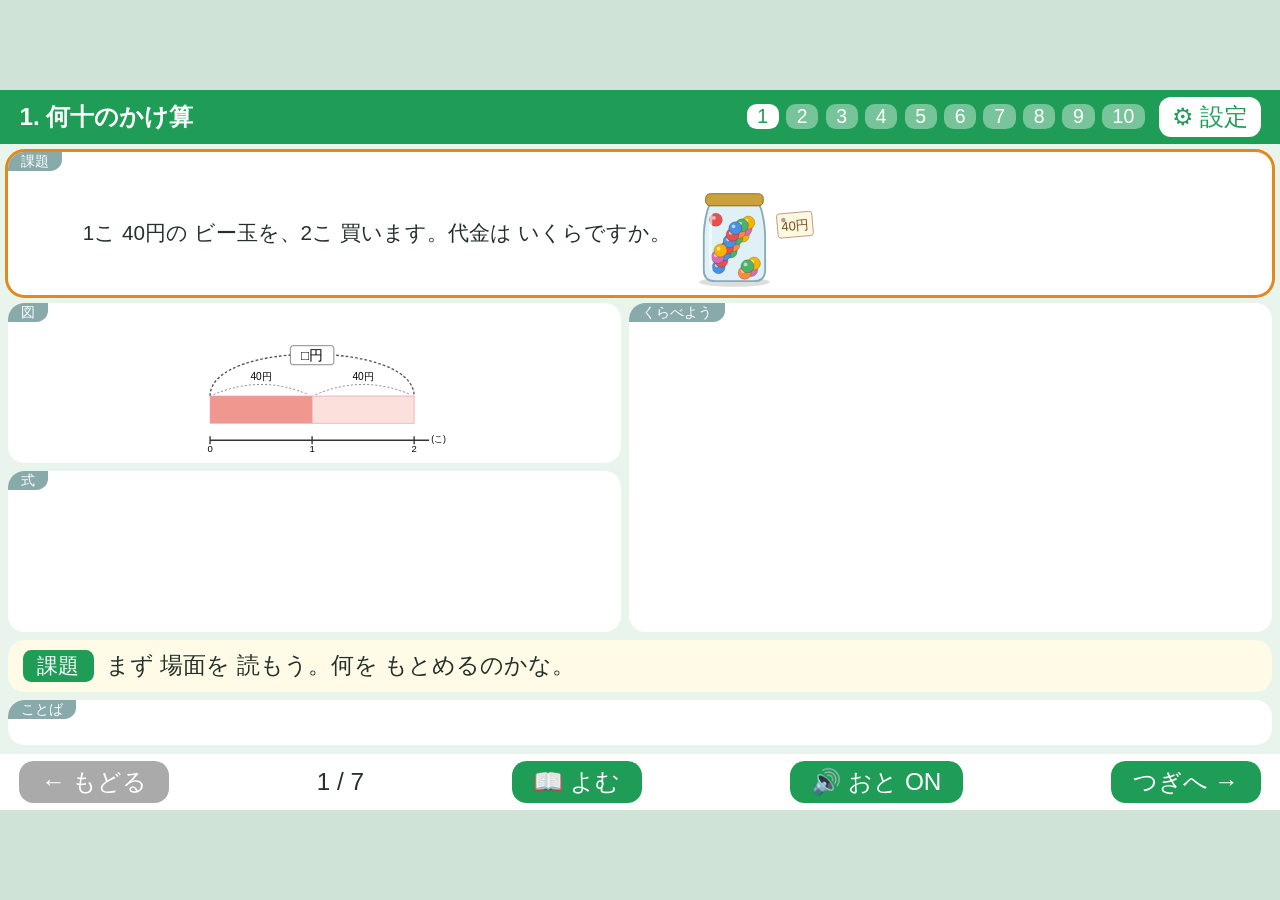
==== 3nen_kakezan_hissan.html @ 00119e6f "Add free-order multiplication handwriting with carry cells" ====
<!DOCTYPE html><html lang="ja"><head><meta charset="utf-8"><meta name="viewport" content="width=device-width,initial-scale=1"><title>かけ算の筆算⑴</title>
<style>
:root{--g:#1f9d57;--p:#5b5fb0;--bg:#e9f5ec;--ink:#23312b}
*{box-sizing:border-box;margin:0}
html,body{height:100%;background:#cfe3d6;font-family:"BIZ UDPGothic","Hiragino Maru Gothic ProN","Meiryo",sans-serif;color:var(--ink)}
body{display:grid;place-items:center}
#app{width:min(100vw,177.78vh);height:min(56.25vw,100vh);font-size:min(1.9vw,3.37vh);background:var(--bg);display:grid;grid-template-rows:auto 1fr auto;overflow:hidden}
header{display:flex;gap:.6em;align-items:center;padding:.3em .8em;background:var(--g);color:#fff}
header b{white-space:nowrap}nav{display:flex;gap:.3em;flex:1;justify-content:flex-end}
nav button{border:0;border-radius:.5em;padding:.05em .55em;font:inherit;font-size:.8em;background:#fff6;color:#fff;cursor:pointer}
nav .on{background:#fff;color:var(--g)}nav .ok::after{content:"✓"}
main{display:grid;grid-template-columns:1fr 1.05fr;grid-template-rows:auto 1fr auto auto;grid-template-areas:"q q" "L g" "hb hb" "m m";gap:.4em;padding:.4em;min-height:0;font-size:.85em}
#q{grid-area:q}#L{grid-area:L;display:flex;flex-direction:column;gap:.4em;min-height:0}#L .pn{flex:1;min-height:0}#g{grid-area:g}#m{grid-area:m}
.pn{position:relative;background:#fff;border-radius:.8em;padding:1.2em .5em .3em;overflow:hidden;display:flex;flex-direction:column;align-items:center;justify-content:center;gap:.3em;min-height:2.2em}
.pn::before{content:attr(data-l);position:absolute;top:0;left:0;font-size:.7em;background:#8aa;color:#fff;border-radius:.8em 0 .8em 0;padding:0 .9em}
.pn.on{box-shadow:0 0 0 3px #e08a1e}#q,#m{align-items:flex-start;padding-left:3.6em;text-align:left;justify-content:center}
#hb{grid-area:hb;display:flex;gap:.6em;align-items:center;background:#fffbe6;border-radius:.8em;padding:.4em .7em}#h{font-size:1.1em;line-height:1.55;flex:1}
.t{color:#fff;border-radius:.4em;padding:.1em .7em;background:var(--g);white-space:nowrap}
.t図{background:var(--p)}.t式{background:#e08a1e}.tことば{background:#9b4fb0}.t筆算{background:#16899a}.t練習{background:#d6493f}
.tp{width:100%}.br{text-align:center;border-bottom:2px dotted #888;border-radius:50% 50% 0 0;margin:0 3%}
.bars{display:flex}.bars b{flex:1;text-align:center;padding:.3em 0;background:#fbe0dc;border:1px solid #e9a;font-weight:400}.bars b:first-child{background:#f09890}
.c{display:inline-flex;align-items:center;justify-content:center;width:1.9em;height:1.9em;border-radius:50%;font-style:normal;font-size:.7em;margin:.1em;border:2px solid #0003}
.c1{background:#f4a1b5;width:1.3em;height:1.3em}.c10{background:#ffd93d}.c100{background:#7fb8ee}.c1000{background:#9bd68d}
.cols{display:flex;gap:.8em}.col{border:2px solid #0002;padding:.3em;border-radius:.5em;display:flex;flex-wrap:wrap;width:2.9em;justify-content:center}
.eq{display:flex;flex-direction:column;gap:.2em;font-size:1.1em;background:#fff3c4;padding:.4em .8em;border-radius:.6em}
.bl{display:flex;gap:.4em}.pc{border:2px solid #0002;border-radius:.5em;padding:.2em;text-align:center}
.pc h5{font-size:.9em;background:#fff9;border-radius:.3em}.pc .r{background:#fff9;margin:.1em 0;min-height:1.3em;display:flex;justify-content:center;flex-wrap:wrap}.pc em{font-style:normal;font-size:.8em}
.bl .c{font-size:.5em}.z{opacity:.3;font-style:normal}
.pt{display:flex;flex-direction:column;gap:.25em}.pt p{padding:.15em .6em;border-radius:.4em}.pt .on{outline:3px solid #d6493f}.pt .sm{background:#eee}.pt s{text-decoration:none;font-weight:700}
.pat{border-collapse:collapse;font-size:1.7em}.pat td{padding:.05em .25em;text-align:center;white-space:nowrap}.pat .r{text-align:right}.pat .a{color:#d6493f;font-size:.5em;font-weight:700}.pat .bk{writing-mode:vertical-rl;color:#d6493f;font-size:.5em;font-weight:700;border:3px solid #d6493f;border-radius:.8em;padding:0 .3em}
.dg{display:inline-block;width:.8em;font-style:normal;text-align:center}
.hw{position:relative;container-type:inline-size;margin:auto}.ci{position:absolute;border:2px solid var(--p);border-radius:.2em;text-align:center;padding:0;background:transparent;color:var(--ink);font:inherit}.cc{border-color:#d6493f;color:#d6493f}
input{font:inherit;width:4em;border:2px solid var(--p);border-radius:.4em;padding:.1em .3em}
button{font:inherit}#h button,footer button{border:0;border-radius:.6em;background:var(--g);color:#fff;padding:.2em .9em;cursor:pointer}button:disabled{background:#aaa!important;cursor:default}
footer{display:flex;justify-content:space-between;align-items:center;padding:.3em .8em;background:#fff}
.qq{display:flex;align-items:center;gap:.8em}
button:focus-visible,input:focus-visible{outline:3px solid #e08a1e}
.w0{background:#fcd5de}.w1{background:#fff0a8}.w2{background:#cfe6fb}.w3{background:#d7f0d2}
</style></head><body><div id="app">
<header><b id="ttl"></b><nav id="nav"></nav><button id="settingsOpen" type="button">⚙ 設定</button></header>
<main><div id="q" class="pn"></div><div id="L"><div id="f" class="pn"></div><div id="e" class="pn"></div></div><div id="g" class="pn"></div><div id="hb"><span class="t" id="tag"></span><div id="h"></div></div><div id="m" class="pn"></div></main>
<footer><button id="bk" onclick="mv(-1)">← もどる</button><span id="dots"></span><button onclick="say()">📖 よむ</button><button id="sb" onclick="sm()"></button><button id="nx" onclick="mv(1)">つぎへ →</button></footer></div>
<dialog id="settings"><h2>設定</h2><label>筆算の入力方法 <select id="inputMode"><option value="keyboard">キーボード（順番に入力）</option><option value="handwriting">手書き（好きなマスから）</option></select></label><p>手書き：マスに直接書けます。ダブルタップで拡大します。補助計算は右上の小さいマスに書きます。</p><button type="button" id="settingsClose">とじる</button></dialog>
<link rel="stylesheet" href="css/multiplication-handwriting.css">
<script src="js/multiplication-handwriting.js"></script>
<script>
const $=s=>document.querySelector(s),K=['一','十','百','千'],D=a=>[...String(a)].map(Number),S=44;
const PC=['#f4a1b5','#ffd93d','#7fb8ee','#9bd68d'],PD=['#d94a73','#c98f00','#2a7fd0','#3c9a4a'];
const coin=(v,n=1)=>`<i class="c c${v}">${v}</i>`.repeat(n);
const tape=(u,n,un,cu='こ')=>{const x0=26,L=n>5?270:300,sw=L/n,x1=x0+L,m=(x0+x1)/2,fs=Math.min(15,sw/3.6);
let s=`<svg viewBox="0 0 360 190" style="width:100%;max-height:100%"><path d="M${x0},100C${x0},18 ${x1},18 ${x1},100" fill="none" stroke="#555" stroke-width="2" stroke-dasharray="4 3"/><rect x="${m-32}" y="26" width="64" height="28" rx="4" fill="#fff" stroke="#555"/><text x="${m}" y="40" font-size="20" text-anchor="middle" dominant-baseline="central">□${un}</text>`;
for(let i=0;i<n;i++){const a=x0+i*sw;s+=`<rect x="${a}" y="100" width="${sw}" height="40" fill="${i?'#fbe0dc':'#f09890'}" stroke="#e9a"/><path d="M${a+5},98Q${a+sw/2},68 ${a+sw-5},98" fill="none" stroke="#555" stroke-dasharray="3 3"/><text x="${a+sw/2}" y="72" font-size="${fs}" text-anchor="middle" dominant-baseline="central">${u}${un}</text>`}
s+=`<path d="M${x0},165H${x1+22}" stroke="#333" stroke-width="2"/>`;for(let i=0;i<=n;i++){const x=x0+i*sw;s+=`<path d="M${x},159V171" stroke="#333" stroke-width="2"/><text x="${x}" y="183" font-size="14" text-anchor="middle">${i}</text>`}
return s+`<text x="${x1+36}" y="168" font-size="13" text-anchor="middle">(${cu})</text></svg>`};
const SVG=(w,h,b)=>`<svg viewBox="0 0 ${w} ${h}" style="height:5.4em;width:auto;flex:none">${b}</svg>`;
const tg=(x,y,t)=>`<g transform="translate(${x},${y}) rotate(-5)"><rect width="${8*t.length+14}" height="26" rx="3" fill="#fff8e1" stroke="#b98"/><circle cx="7" cy="7" r="2.5" fill="#b98"/><text x="${(8*t.length+14)/2}" y="14" font-size="14" text-anchor="middle" dominant-baseline="central" fill="#7a4b1f">${t}</text></g>`;
const ILL={
ame:t=>SVG(170,120,`<ellipse cx="51" cy="113" rx="38" ry="5" fill="#0002"/><path d="M24,30Q19,42 18,62V100Q18,112 30,112H72Q84,112 84,100V62Q83,42 78,30Z" fill="#dff1f7" stroke="#8ab" stroke-width="2"/>${[...Array(22).keys()].map(i=>{const x=31+i*29%42,y=46+i*17%58;return `<circle cx="${x}" cy="${y}" r="7" fill="${['#e8504f','#f4b400','#4db26a','#4a8fe0','#d86bb4','#ff8a3d'][i%6]}" stroke="#0003"/><circle cx="${x-2}" cy="${y-2}" r="2" fill="#fff9"/>`}).join('')}<rect x="20" y="18" width="62" height="13" rx="5" fill="#c9a23d" stroke="#8a6a1a"/><path d="M26,40Q24,70 26,100" stroke="#fff" stroke-width="3" opacity=".6" fill="none"/>${tg(96,40,t)}`),
paper:t=>SVG(190,120,`${['#f7a8bd','#ffe08a','#9fd0f5','#a9dfb0'].map((c,i)=>`<g transform="translate(0,${-i*8})"><path d="M22,84L112,84L138,100L48,100Z" fill="${c}" stroke="#0003"/><path d="M48,100L138,100V108H48Z" fill="${c}" stroke="#0003"/><path d="M22,84V92L48,108V100Z" fill="${c}" stroke="#0003" opacity=".8"/></g>`).join('')}${tg(130,20,t)}`),
sq:t=>SVG(150,110,`<rect x="60" y="14" width="76" height="76" fill="#e6f3ff" stroke="#23312b" stroke-width="3"/><path d="M48,14V90M44,14H52M44,90H52" stroke="#555" stroke-width="2"/><text x="42" y="52" font-size="14" text-anchor="end" dominant-baseline="central">${t}</text>`),
ribbon:t=>SVG(180,120,`<ellipse cx="50" cy="112" rx="40" ry="5" fill="#0002"/><ellipse cx="54" cy="60" rx="36" ry="42" fill="#c2335f"/><ellipse cx="46" cy="58" rx="34" ry="40" fill="#f06292" stroke="#b02a55" stroke-width="2"/><ellipse cx="46" cy="58" rx="22" ry="27" fill="none" stroke="#b02a55" opacity=".5"/><ellipse cx="46" cy="58" rx="11" ry="14" fill="#fff" stroke="#b02a55"/><path d="M60,96C90,112 110,88 150,104L152,114C112,98 92,122 58,104Z" fill="#f06292" stroke="#b02a55"/>${tg(100,18,t)}`),
okashi:t=>SVG(190,110,`${[0,1].map(i=>`<g transform="translate(${8+i*92},44)"><rect width="82" height="44" rx="4" fill="#8d5a2b" stroke="#5a3515" stroke-width="2"/><rect x="5" y="5" width="72" height="34" rx="3" fill="#f3d9a8"/>${[0,1,2,3,4].map(j=>`<circle cx="${14+j*13.5}" cy="22" r="6" fill="#d9a35b" stroke="#8a5a22"/><circle cx="${13+j*13.5}" cy="21" r="1.5" fill="#5a3515"/>`).join('')}</g>`).join('')}${tg(60,8,t)}`),
tulip:()=>SVG(170,110,`<rect x="6" y="20" width="158" height="84" rx="6" fill="#8b6b4a"/>${[0,1,2].map(r=>[0,1,2,3,4].map(c=>`<g transform="translate(${26+c*30},${44+r*26})"><path d="M0,-8Q8,-2 0,10Q-8,-2 0,-8Z" fill="#f3e2b5" stroke="#a8884a"/><path d="M0,-8Q-1,-14 3,-17" stroke="#4db26a" stroke-width="2" fill="none"/></g>`).join('')).join('')}`),
juice:(t,n=3)=>SVG(190,120,`${[...Array(n).keys()].map(i=>`<g transform="translate(${14+i*52},8)"><rect x="12" y="0" width="14" height="12" rx="2" fill="#2f7d4f"/><path d="M12,12H26L36,30V98Q36,106 28,106H10Q2,106 2,98V30Z" fill="#ffb347" stroke="#b86a00" stroke-width="2"/><rect x="2" y="48" width="34" height="30" fill="#fff" opacity=".85"/><text x="19" y="63" font-size="9" text-anchor="middle" dominant-baseline="central" fill="#b86a00">${t}</text></g>`).join('')}`),
pear:()=>SVG(150,100,`<rect x="8" y="20" width="134" height="66" rx="6" fill="#c9a36b" stroke="#8a6a3a" stroke-width="2"/>${[...Array(8).keys()].map(i=>`<ellipse cx="${30+(i%4)*30}" cy="${44+(i>>2)*26}" rx="12" ry="13" fill="#ffa63d" stroke="#c46a00"/><path d="M${30+(i%4)*30},${31+(i>>2)*26}v-5" stroke="#6a4a2a" stroke-width="2"/>`).join('')}`)};
const eq=(...l)=>`<div class="eq">${l.map(x=>`<p>${x}</p>`).join('')}</div>`;
const big=(d,p,b)=>`<div class="cols">${`<div class="col w${String(p).length-1}">${coin(p,d)}</div>`.repeat(b)}</div>`;
const nd=n=>[...String(n)].reverse().map((c,i)=>`<i class="dg w${i}">${c}</i>`).reverse().join('');
const pat=(m,b,ms)=>{const r=[];ms.forEach((x,i)=>{if(i){const q=`↓${x/ms[i-1]}倍`;r.push(`<tr><td class="a">${q}</td><td></td><td></td><td></td><td class="a">${q}</td></tr>`)}r.push(`<tr><td></td><td class="r">${nd(m*x)}</td><td>×${b}＝</td><td class="r">${nd(m*x*b)}</td><td></td></tr>`)});
if(ms.length>2){const o=`<td class="bk" rowspan="${r.length}">${ms[ms.length-1]}倍</td>`;r[0]=r[0].replace('<tr>','<tr>'+o).replace('</tr>',o+'</tr>')}
return `<table class="pat">${r.join('')}</table>`};
function calc(a,b){let c=0;return D(a).reverse().map(d=>{const p0=d*b,p=p0+c,r={d,p0,cin:c,p,w:p%10,up:p/10|0};c=r.up;return r})}
function seq(a,b){const R=calc(a,b),n=R.length,q=[];R.forEach((r,i)=>{q.push(['r'+i,r.w]);if(i==n-1){if(r.up)q.push(['r'+n,r.up])}else if(r.up)q.push(['c'+(i+1),r.up])});return q}
function hs(a,b,o={}){const A=D(a),n=A.length,W=(n+2)*S,H=3*S,x=p=>(n+1-p)*S,c=p=>x(p)+S/2,V=o.vals||{},
T=(t,X,Y,z=34,f='#23312b',an='middle')=>`<text x="${X}" y="${Y}" font-size="${z}" text-anchor="${an}" dominant-baseline="central" fill="${f}">${t}</text>`;
let s=`<svg viewBox="0 0 ${W} ${H}" width="100%" style="display:block"><defs><filter id="gl" x="-50%" y="-50%" width="200%" height="200%"><feGaussianBlur stdDeviation="5"/></filter><marker id="ah" markerUnits="userSpaceOnUse" markerWidth="9" markerHeight="9" refX="7" refY="4.5" orient="auto"><path d="M0,0L9,4.5L0,9z" fill="context-stroke"/></marker></defs>`;
for(let i=0;i<=n+2;i++)s+=`<path d="M${i*S},0V${H}" stroke="#d5dde0"/>`;
for(let j=0;j<=3;j++)s+=`<path d="M0,${j*S}H${W}" stroke="#d5dde0"/>`;
A.forEach((d,i)=>{const p=n-1-i;s+=`<rect x="${x(p)}" y="0" width="${S}" height="${S}" fill="${PC[p]}" opacity=".65"/>`});
for(let p=0;p<n;p++)s+=`<rect x="${x(p)+3}" y="${2*S+3}" width="${S-6}" height="${S-6}" fill="none" stroke="#9ab" stroke-dasharray="3 3"/>`;
const u=o.cur;if(u>=0&&u<n){s+=`<rect x="${x(u)}" y="${2*S}" width="${S}" height="${S}" fill="${PC[u]}" filter="url(#gl)"/><rect x="${x(u)}" y="${2*S}" width="${S}" height="${S}" fill="${PC[u]}" opacity=".7" stroke="${PD[u]}" stroke-width="2"/>`;
s+=`<path d="M${c(0)},${S+16}L${c(u)},${S-9}" stroke="${PD[u]}" stroke-width="3" marker-end="url(#ah)"/>`}
s+=`<path d="M${S*.4},${2*S}H${W}" stroke="#23312b" stroke-width="3"/>`+T('×',S*.5,1.5*S)+T(b,c(0),1.5*S);
A.forEach((d,i)=>{s+=T(d,c(n-1-i),S/2)});
if(!o.inp)calc(a,b).forEach((r,i)=>{if(i<(o.k||0)){s+=T(r.w,c(i),2.5*S);if(i==n-1){if(r.up)s+=T(r.up,c(n),2.5*S)}else if(r.up)s+=T(r.up,x(i+1)+S-4,2*S+12,17,'#d6493f','end')}});
else Object.entries(V).forEach(([k,v])=>{const p=+k.slice(1);s+=k[0]=='c'?T(v.val,x(p)+S-4,2*S+12,17,'#d6493f','end'):T(v.val,c(p),2.5*S)});
s+='</svg>';let ip='';
if(o.act){const p=+o.act.slice(1),cc=o.act[0]=='c',w=cc?S/2:S,h=cc?S*.45:S,l=cc?x(p)+S/2:x(p),t=2*S;
ip=`<input class="ci ${cc?'cc':''}" maxlength="1" inputmode="numeric" style="left:${l/W*100}%;top:${t/H*100}%;width:${w/W*100}%;height:${h/H*100}%;font-size:${(cc?20:34)/W*100}cqw">`}
return `<div class="hw" style="width:min(100%,${W*2}px)">${s}${ip}</div>`}
const parts=(a,b,hi=-1,sum=1)=>`<div class="pt">${D(a).reverse().map((d,i)=>`<p class="${i==hi?'on':''} w${i}">${d*10**i}×${b}＝<s>${d*b*10**i}</s></p>`).reverse().join('')}${sum?`<p class="sm">あわせて <s>${a*b}</s></p>`:''}</div>`;
const bl=(a,b)=>{const A=D(a),n=A.length;return `<div class="bl">${A.map((d,i)=>{const q=n-1-i,v=10**q;return `<div class="pc w${q}"><h5>${K[q]}</h5>${`<div class="r">${coin(v,d)||'<i class=z>0</i>'}</div>`.repeat(b)}<em>${d*v}×${b}</em></div>`}).join('')}</div>`};
const E={e:'',g:'',m:'',i:''};
function mk10(d,p,b,story){const a=d*p,A=a*b;return[
{t:'課題',q:story,...E,i:ILL.ame(`${a}円`),h:'まず 場面を 読もう。何を もとめるのかな。',f:tape(a,b,'円')},
{t:'式',h:`ねだん×買う数＝代金 だから、式は ${a}×${b}。${a}円は ${p}円玉が ${d}こ分。`,e:eq(`${a}×${b}`)},
{t:'図',h:`${p}円玉を ならべると、1つ分は ${d}こ。${b}つ分で、${p}円玉は ${d}×${b}＝${d*b}こ。`,f:big(d,p,b)},
{t:'ことば',h:`${p}が ${d*b}こ だから ${A}。答え ${A}円`,e:eq(`${d}×${b}＝${d*b}`,`${p}が ${d*b}こ → ${A}`),g:p==10?pat(d,b,[1,10]):'',m:`${p}を もとにすれば、九九を 使って 計算できる。`}]}
function mk2(story,sh,u,a,b,cu,ill){const A=D(a),n=A.length,R=calc(a,b),sp=A.map((d,i)=>d*10**(n-1-i)).filter(x=>x).join('と');return[
{t:'課題',q:story,...E,i:ill||'',h:'まず 場面を 読もう。',f:sh?tape(a,b,u,cu):eq(`${a}×${b}`)},
{t:'式',h:sh?`${sh} だから、式は ${a}×${b}。まだ 習っていない かけ算だね。どうしよう？`:`式は ${a}×${b}。位ごとに 分けて 考えよう。`,e:eq(`${a}×${b}`)},
{t:'図',h:`${a}を ${sp} に 分けて 考える。${b}つ分を、位ごとに ならべたよ。`,f:bl(a,b)},
{t:'式',h:'位ごとに 九九で 計算して、あわせる。',e:parts(a,b)},
{t:'筆算',h:'この 計算を たてに 書くのが 筆算。位を たてに そろえて 書く。かけられる数の 各位に 位の 色を つけたよ。',g:hs(a,b,{k:0})},
...R.map((r,i)=>({t:'筆算',h:`${K[i]}の位: かける数の ${b}から ${r.d}へ 矢印。${r.d}×${b}＝${r.p0}。${r.cin?`くり上げた ${r.cin}を たして ${r.p}。`:''}${i==n-1?`${r.p}を 書く。`:r.up?`${r.w}を ${K[i]}の位に 書いて、${r.up}を ${K[i+1]}の位の 右上に 小さく くり上げる。`:`${r.w}を ${K[i]}の位に 書く。`}`,g:hs(a,b,{k:i+1,cur:i}),e:parts(a,b,i)})),
{t:'ことば',h:`答えは ${a*b}${u}。`,g:hs(a,b,{k:n}),e:parts(a,b),m:'位を そろえて 書き、一の位から じゅんに 計算する。九九が 使えるから 筆算できる。'}]}
const pS=(d,b)=>[{t:'図',on:'g',h:`${d}×${b}＝${d*b} の ${d} を 10倍に すると ${d*10}。位を たてに そろえて 見よう。${d}は 十の位に 上がり、答えの ${d*b}も 10倍で ${d*b*10}。`,g:pat(d,b,[1,10])},
{t:'ことば',on:'g',h:`${d*100}×${b}は、${d}を 100倍に したよ。`,g:pat(d,b,[1,10,100]),m:'かけられる数が 10倍、100倍に なると、答えも 10倍、100倍に なる。'}];
const kim=[
{t:'課題',q:'1こ 45円の クッキーが、1ふくろに 5こずつ 入っています。2ふくろ 買うと、代金は いくらですか。',...E,i:ILL.okashi('45円'),h:'まず 場面を 読もう。',f:eq('45円 × 5こ × 2ふくろ')},
{t:'式',h:'ゆい: 1ふくろの 代金を 先に もとめた。',e:eq('45×5＝225','225×2＝450')},
{t:'式',h:'そうた: クッキーの 数を 先に もとめた。',e:eq('ゆい　45×5＝225 → 225×2＝450','そうた　5×2＝10 → 45×10＝450')},
{t:'筆算',h:'2人の 考えを、それぞれ 1つの 式に 表そう。（　）の 中を 先に 計算するよ。',g:eq('ゆい　(45×5)×2＝450','そうた　45×(5×2)＝450')},
{t:'ことば',h:'どちらも 答えは 450円。',m:'3つの 数の かけ算では、はじめの 2つを 先に 計算しても、あとの 2つを 先に 計算しても、答えは 同じに なる。(45×5)×2＝45×(5×2)'}];
const ST=[
{n:'何十のかけ算',gl:'くらべよう',s:[...mk10(4,10,2,'1こ 40円の ビー玉を、2こ 買います。代金は いくらですか。')],p:['20×4','60×5','70×8']},
{n:'何百のかけ算',gl:'くらべよう',s:[...mk10(4,100,2,'1つ 400円の ビー玉の びんを、2つ 買います。代金は いくらですか。'),...pS(4,2)],p:['200×5','600×4','300×3']},
{n:'2けた×1けた（くり上がりなし）',s:mk2('1まい 32円の おり紙を、3まい 買います。代金は いくらですか。','ねだん×買う数＝代金','円',32,3,'まい',ILL.paper('32円')),p:['21×4','42×2','13×3']},
{n:'2けた×1けた（くり上がりあり）',s:[...mk2('1つの 辺が 18cmの 正方形の、まわりの 長さは 何cmですか。','1辺の長さ×4＝まわりの長さ','cm',18,4,'辺',ILL.sq('18cm')),...mk2('38×3を 筆算で しましょう。','','',38,3)],p:['17×5','24×4','46×3']},
{n:'3けた×1けた',s:mk2('1mの ねだんが 421円の ビニールテープを、2m 買います。代金は いくらですか。','ねだん×買う長さ＝代金','円',421,2,'m',ILL.ribbon('421円')),p:['324×2','132×3','402×2']},
{n:'3けた×1けた（くり上がりあり）',s:mk2('758×4を 筆算で しましょう。答えが 4けたに なるよ。','','',758,4),p:['216×4','549×3','683×6']},
{n:'かけ算のきまり',gl:'しき',s:kim,p:['70×2×4','246×5×2','50×3×2']},
{n:'まとめの もんだい',s:[{t:'課題',q:'かけ算の 筆算⑴の まとめ。2けたや 3けたの かけ算が 正しく できるか、たしかめよう。',...E,h:'ここまでの 学習を ふりかえろう。',f:eq('かけられる数が','2けたや 3けたの かけ算')}],p:['40×6','500×4','15×3','62×4','86×6','305×7','721×4','864×9',
{q:'18×4',i:ILL.tulip(),s:'ひまわりの たねを、1れつに 18こずつ、4れつ まきます。全部で 何こ いるでしょうか。'},
{q:'124×3',i:ILL.juice('360mL',3),s:'360mL入りの ジュースを 3本 買います。1本 124円です。代金は いくらですか。'},
{q:'360×3',i:ILL.juice('360mL',3),s:'360mL入りの ジュースを 3本 買います。全部で 何mLですか。'},
{q:'53×6',s:'53×6の 筆算の 答えが 3018 に なっていたよ。50×6 だから 答えは だいたい 300。正しい 答えは？'},
{q:'504×3',s:'504×3の 筆算の 答えが 152 に なっていたよ。500×3 に 近い 数に なるはず。正しい 答えは？'},
'80×2×4','37×2×5','400×2×3']},
{n:'かんがえかたを つなげよう',s:[...mk2('ゆいさんは、365×4の 計算を せつ明しています。数の しくみに 注目して、位ごとに 計算しよう。','','',365,4),
{t:'課題',q:'かいとさんは、5×28×2 を くふうして 計算しました。5×28は まだ 習っていないけど…。',...E,h:'かけ算の きまりを 使って くふうしたよ。'},
{t:'式',h:'じゅんばんを かえる。5×28×2＝28×5×2＝28×(5×2)',e:eq('5×28×2','＝28×5×2','＝28×(5×2)','＝28×10＝280')},
{t:'ことば',h:'答えは 280。',m:'かけ算の きまりを 生かして、10や 100に なる 組を 先に 計算すると、らくに 計算できる。'}],p:['64×5×2','53×2×5','47×5×2']},
{n:'ふくしゅう・キリのいい数を つかおう',s:[{t:'課題',q:'これまでの 計算を ふりかえろう。さいごは「キリのいい 数を 使って あそぼう」だよ。',...E,h:'かけ算・わり算・たし算・ひき算の ふくしゅうだよ。'}],p:['6×10','8×7','0×5','56÷7','45÷9','72÷8',
{q:'60÷8',a:8,i:ILL.pear(),s:'みかんが 60こ あります。1ふくろに 8こずつ 入れます。全部 入れるには、ふくろは 何ふくろ あれば よいでしょうか。'},
{q:'27+39',s:'あ 27＋40＝67 を もとにして、い 27＋39 の 答えを もとめよう。39は 40より 1 小さいよ。'},
{q:'48+28',s:'あ 48＋30＝78 を もとにして、い 48＋28 の 答えを もとめよう。28は 30より 2 小さいよ。'},
{q:'53-29',s:'あ 53－30＝23 を もとにして、い 53－29 の 答えを もとめよう。ひく数が 1 小さいと…？'},
{q:'72-38',s:'あ 72－40＝32 を もとにして、い 72－38 の 答えを もとめよう。ひく数が 2 小さいと…？'}]}];
const nz=s=>s.replace(/[０-９]/g,c=>String.fromCharCode(c.charCodeAt(0)-65248));
const val=q=>Function('return '+q.replace(/×/g,'*').replace(/÷/g,'/'))(),kind=q=>{const n=q.split(/[×÷+-]/).map(Number);if(/[+\-÷]/.test(q))return 'x';if(n.length==3)return 'k';return n[0]<10?'x':D(n[0]).filter(x=>x).length==1?'t':'h'};
ST.forEach(s=>s.s=[...s.s,...s.p.map(q=>({t:'練習',...(typeof q=='string'?{q}:q)}))]);
let AC,mute=false;try{mute=localStorage.kms=='1'}catch(e){}
const snd=t=>{if(mute)return;try{AC=AC||new(window.AudioContext||window.webkitAudioContext)();const N={pop:[[880,.07]],ok:[[660,.1],[880,.1],[1320,.2]],ng:[[330,.12,'triangle'],[247,.22,'triangle']],tap:[[520,.04]],fan:[[523,.12],[659,.12],[784,.12],[1047,.34]]}[t];let a=AC.currentTime;N.forEach(([f,d,ty])=>{const o=AC.createOscillator(),g=AC.createGain();o.type=ty||'sine';o.frequency.value=f;g.gain.setValueAtTime(.0001,a);g.gain.exponentialRampToValueAtTime(.18,a+.01);g.gain.exponentialRampToValueAtTime(.0001,a+d);o.connect(g);g.connect(AC.destination);o.start(a);o.stop(a+d+.02);a+=d*.9})}catch(e){}};
function sb(){$('#sb').textContent=mute?'🔇 おと OFF':'🔊 おと ON'}
function sm(){mute=!mute;try{localStorage.kms=mute?'1':'0'}catch(e){}sb();snd('pop')}
const MAP={課題:'q',図:'f',式:'e',筆算:'g',ことば:'m'};
let S0=0,I=0,ok=0,miss=0,P=null,done=[];try{done=JSON.parse(localStorage.kh||'[]')}catch(e){}
function R(){multiplicationHandwriting.reset();const st=ST[S0],sp=st.s[I],pr=sp.t=='練習';ok=0;miss=0;P=null;
$('#ttl').textContent=`${S0+1}. ${st.n}`;
$('#nav').innerHTML=ST.map((x,i)=>`<button class="${i==S0?'on':''} ${done[i]?'ok':''}" onclick="S0=${i};I=0;R()">${i+1}</button>`).join('');
const o={};if(pr){o.q=sp.s||`${sp.q} を 計算しよう。`;o.i=sp.i||''}else st.s.slice(0,I+1).forEach(x=>{if(x.t!='練習')for(const k of 'qfegmi')if(x[k]!=null)o[k]=x[k]});
const L={q:'課題',f:'図',e:'式',g:st.gl||'ひっ算',m:'ことば'};
for(const k in L){const el=$('#'+k);el.dataset.l=L[k];el.innerHTML=k=='q'?`<div class="qq"><span>${o.q||''}</span>${o.i||''}</div>`:o[k]||'';el.classList.toggle('on',!pr&&MAP[sp.on||sp.t]==k)}
$('#tag').textContent=sp.t;$('#tag').className='t t'+sp.t;
if(pr)pinit(sp);else $('#h').innerHTML=sp.h;
$('#dots').textContent=`${I+1} / ${st.s.length}`;$('#bk').disabled=!I&&!S0;
$('#nx').textContent=I==st.s.length-1?(S0==ST.length-1?'おわり':'つぎのステージ →'):'つぎへ →';$('#nx').disabled=pr;if(!pr)document.activeElement.blur()}
function pinit(sp){const n=sp.q.split(/[×÷+-]/).map(Number);
if(kind(sp.q)=='h'||(multiplicationHandwriting.enabled()&&kind(sp.q)=='t')){P={a:n[0],b:n[1],seq:seq(n[0],n[1]),idx:0,vals:{},hint:0,miss:0};$('#h').innerHTML=`${sp.q} を 筆算で。マスに 数を 入れよう。 <button onclick="hint()">ヒント</button> <b id="fb"></b>`;gridR()}
else{$('#h').innerHTML=`${sp.q} ＝ <input id="in" type="text" inputmode="numeric" autocomplete="off"> <button onclick="chk()">こたえあわせ</button> <b id="fb"></b>`;$('#in').focus()}}
function gridR(){const{a,b,seq:q,idx:i,vals}=P,n=D(a).length,key=i<q.length?q[i][0]:null,cur=key?(key[0]=='r'?Math.min(+key.slice(1),n-1):+key.slice(1)-1):-1;
if(multiplicationHandwriting.enabled()){ $('#g').innerHTML=hs(a,b,{inp:1});$('#f').innerHTML=P.hint?bl(a,b):'';$('#e').innerHTML=P.hint?parts(a,b,cur,0):'';multiplicationHandwriting.mount(P);return; }
$('#g').innerHTML=hs(a,b,{inp:1,vals,act:key,cur:P.hint?cur:-1});$('#f').innerHTML=P.hint?bl(a,b):'';$('#e').innerHTML=P.hint?parts(a,b,cur,0):'';
if(key&&P.hint){const r=calc(a,b)[cur];$('#fb').textContent=`${P.miss?'おしい！ ':''}${K[cur]}の位: ${b}から ${r.d}へ。${r.d}×${b}＝${r.p0}${r.cin?`、くり上げた ${r.cin}を たして ${r.p}`:''}。${key[0]=='c'?`${r.up}を 次の位の マスの 右上に 小さく 書く。`:key=='r'+n&&n>0&&cur==n-1&&key!='r'+cur?`${r.up}を そのまま 書く。`:`${r.w}を 書く。`}`}
const x=$('#g .ci');if(x)x.focus()}
function hint(){if(P&&!ok){P.hint=1;gridR()}}
function gk(v){if(!P||P.idx>=P.seq.length||!/^\d$/.test(v))return;const[key,e]=P.seq[P.idx];
if(v==String(e)){P.vals[key]={val:e};P.idx++;P.miss=0;P.hint=0;snd(P.idx>=P.seq.length?'ok':'pop')}else{snd('ng');P.miss++;P.hint=1;if(P.miss>=4){P.vals[key]={val:e};P.idx++;P.miss=0}}
gridR();if(P.idx>=P.seq.length){ok=1;$('#nx').disabled=0;$('#fb').textContent=`せいかい！ 答えは ${P.a*P.b}（Enterで つぎへ）`}else if(P.miss&&!P.hint)$('#fb').textContent='おしい！ もういちど。'}
function chk(){const sp=ST[S0].s[I],n=sp.q.split(/[×÷+-]/).map(Number),ans=sp.a??val(sp.q),k=kind(sp.q),v=nz($('#in').value).trim();
if(v!==''&&+v==ans){snd('ok');ok=1;$('#fb').textContent=`せいかい！ 答えは ${ans}（Enterで つぎへ）`;$('#nx').disabled=0;return}
miss++;snd('ng');let h;
if(k=='t'){const b=10**(String(n[0]).length-1);h=pat(n[0]/b,n[1],[1,b])}
else if(k=='k')h=eq(`${n[1]}×${n[2]}＝${n[1]*n[2]} を 先に`,`${n[0]}×${n[1]*n[2]}＝ ?`);
else h=eq('九九や、わかっている 計算を もとにして','考えてみよう');
$('#g').innerHTML=h;
if(miss>=2){$('#fb').textContent=`答えは ${ans}。ヒントを見て たしかめよう。`;$('#nx').disabled=0}else $('#fb').textContent='おしい！ ヒントを 見て もういちど。'}
function mv(d){const st=ST[S0];snd(d>0&&I==st.s.length-1?'fan':'tap');if(d>0&&I==st.s.length-1){done[S0]=1;try{localStorage.kh=JSON.stringify(done)}catch(e){}if(S0<ST.length-1){S0++;I=0}else{alert('ぜんぶ クリア！ よくがんばったね');return}}else if(d<0&&I==0){S0--;I=ST[S0].s.length-1}else I+=d;R()}
const DIC=[['一の位','いちのくらい'],['十の位','じゅうのくらい'],['百の位','ひゃくのくらい'],['筆算','ひっさん'],['何十','なんじゅう'],['何百','なんびゃく'],['位','くらい'],['代金','だいきん'],['円','えん'],['倍','ばい'],['式','しき'],['答え','こたえ'],['九九','くく'],['×','かける'],['÷','わる'],['+','たす'],['-','ひく'],['mL','ミリリットル'],['cm','センチメートル'],['＝','は'],['1つ','ひとつ'],['2つ','ふたつ'],['3つ','みっつ'],['4つ','よっつ'],['1こ','いっこ'],['2こ','にこ'],['3こ','さんこ'],['4こ','よんこ'],['5こ','ごこ'],['6こ','ろっこ'],['1箱','ひとはこ'],['2箱','ふたはこ'],['箱','はこ'],['1まい','いちまい'],['先','さき'],['数','かず'],['同じ','おなじ'],['計算','けいさん'],['書','か'],['正方形','せいほうけい'],['分けて','わけて'],['分','ぶん'],['辺','へん'],['長さ','ながさ'],['十','じゅう'],['百','ひゃく'],['一','いち'],['（',''],['）','']];
function say(){const sp=ST[S0].s[I],e=document.createElement('div');e.innerHTML=sp.t=='練習'?`${sp.s||''} ${sp.q}は いくつ`:sp.h;const u=new SpeechSynthesisUtterance(DIC.reduce((s,[a,b])=>s.split(a).join(b),e.textContent));u.lang='ja-JP';u.rate=.9;speechSynthesis.cancel();speechSynthesis.speak(u)}
$('#g').addEventListener('input',e=>{if(e.target.classList.contains('ci')){const v=nz(e.target.value).trim();if(/^\d$/.test(v))gk(v);else if(v)e.target.value=''}});
document.addEventListener('keydown',e=>{if(e.isComposing||document.querySelector('dialog[open]'))return;const t=e.target,i=t.tagName=='INPUT',nx=$('#nx'),bk=$('#bk'),free=!(i&&t.value&&!ok);
if(e.key=='Enter'){if(t.id=='in')ok?mv(1):chk();else if(i)ok?mv(1):gk(nz(t.value).trim());else if(t.tagName!='BUTTON'&&!nx.disabled)mv(1)}
else if(e.key=='ArrowRight'&&free&&!nx.disabled)mv(1);
else if(e.key=='ArrowLeft'&&free&&!bk.disabled)mv(-1)});
sb();R();
</script></body></html>
---- css/multiplication-handwriting.css ----
#settingsOpen{border:0;border-radius:.5em;padding:.15em .5em;color:#1f9d57;background:white;white-space:nowrap;cursor:pointer}
dialog{margin:auto;padding:1em;border:2px solid #5b5fb0;border-radius:1em;max-width:95vw;max-height:95dvh;overflow:auto;font:inherit;color:#23312b;background:#fff}
dialog::backdrop{background:#17342b88}dialog h2{font-size:1.2em;margin-bottom:.6em}dialog p{margin:.8em 0;max-width:30em;line-height:1.6}dialog button,dialog select{font:inherit;padding:.25em .6em;border-radius:.4em}
.hand-cell{position:absolute;border:2px solid #5b5fb0;background:#fff;border-radius:.2em;overflow:hidden}
.hand-cell.carry{z-index:2;border-color:#d6493f;background:#fff5ed}
.hand-cell canvas{display:block;width:100%;height:100%;touch-action:none;cursor:crosshair}
.hand-cell .digit{position:absolute;inset:0;display:flex;align-items:center;justify-content:center;pointer-events:none;color:#23312b;background:#fff;font-size:15cqw}
.hand-cell.carry .digit{color:#d6493f;font-size:8cqw;background:#fff5ed}
.hand-cell.selected{outline:3px solid #e08a1e}.hand-cell.wrong{border-color:#d6493f;box-shadow:0 0 0 2px #d6493f}
.hand-tools{display:flex;flex-wrap:wrap;align-items:center;gap:.3em;font-size:.8em;margin-top:.3em}
.hand-tools button{border:0;border-radius:.4em;padding:.2em .5em;background:#e9edf8;color:#23312b;cursor:pointer}
.hand-tools select{font:inherit}.hand-tools output{flex-basis:100%;min-height:1.3em}
.hand-zoom{width:min(420px,95vw);font-size:18px}.hand-zoom .heading{display:flex;justify-content:space-between;align-items:center;gap:.5em}
.hand-zoom canvas{width:min(280px,65vw,48dvh);height:min(280px,65vw,48dvh);display:block;margin:.5em auto;touch-action:none;border:2px solid #5b5fb0;background:white}
.hand-zoom .context{margin:.5em 0;text-align:center}.hand-zoom .context.carry{color:#d6493f}.hand-zoom output{display:block;min-height:1.5em}.hand-zoom .buttons{display:flex;gap:.4em;flex-wrap:wrap;justify-content:center}
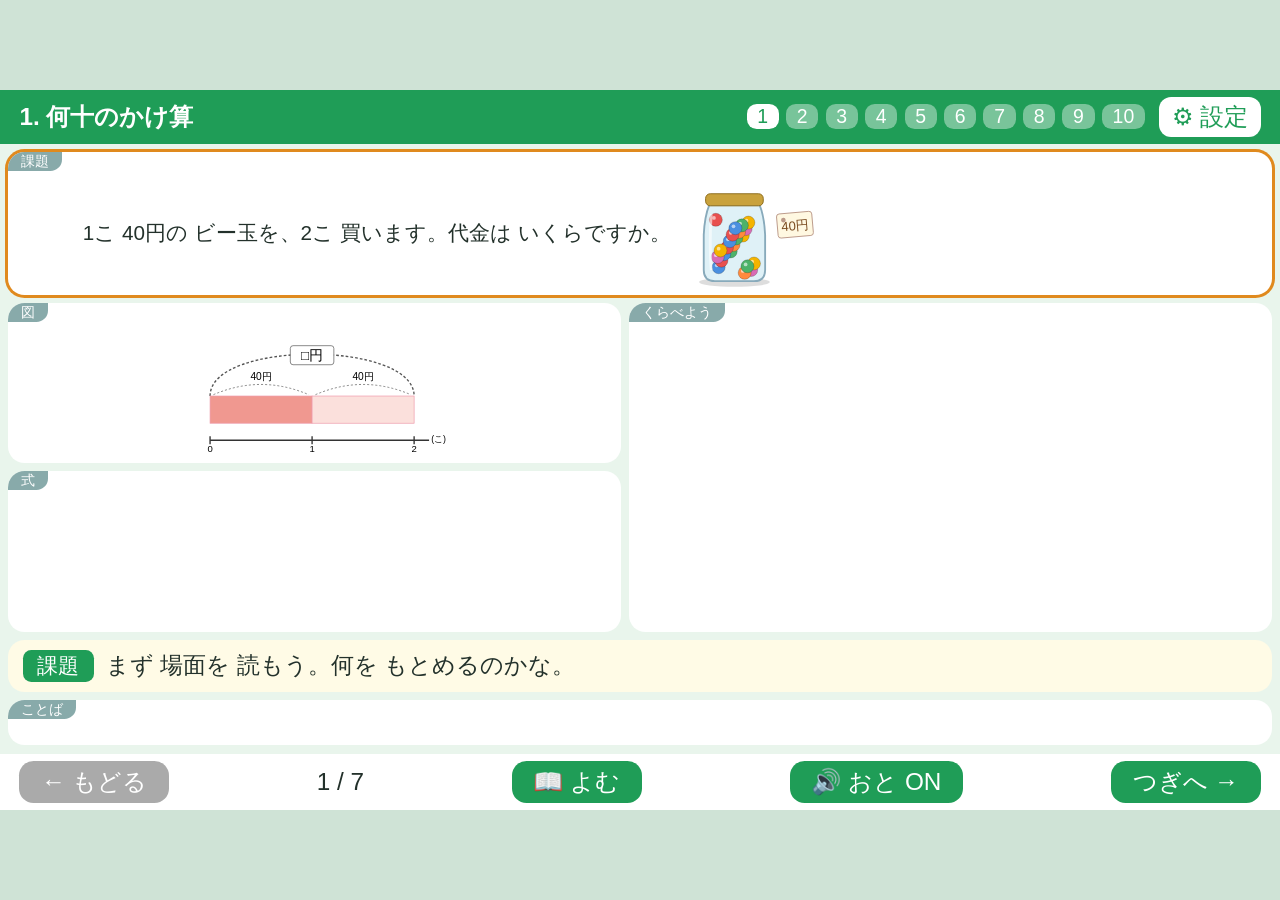
==== commit 8d1f63bb: "Improve multiplication grouping lesson and diagram practice" ====
--- a/3nen_kakezan_hissan.html
+++ b/3nen_kakezan_hissan.html
@@ -36,6 +36,8 @@
 .qq{display:flex;align-items:center;gap:.8em}
 button:focus-visible,input:focus-visible{outline:3px solid #e08a1e}
 .w0{background:#fcd5de}.w1{background:#fff0a8}.w2{background:#cfe6fb}.w3{background:#d7f0d2}
+.groupDiagram{width:100%;font-size:.8em;text-align:center}.bagRow{display:flex;gap:.5em;justify-content:center;margin:.4em 0}.cookieBag{border:2px solid #789486;border-radius:.6em;padding:.35em;background:#f4f8f5}.cookieBag.selected,.cookie.selected{border:3px solid #c36b00;background:#fff0c4}.cookies{display:grid;grid-template-columns:repeat(var(--count),1fr);gap:.2em}.cookie{display:grid;place-items:center;border:2px solid #ac7951;border-radius:50%;background:#fff3e6;min-width:2.4em;min-height:2.4em;font-size:.85em}.countSelected .cookies{outline:3px solid #c36b00;outline-offset:2px;background:#fff0c4}.groupCaption{font-weight:bold;color:#945000;margin-top:.5em}.firstPair{background:#fff0c4;color:#945000;border-bottom:3px solid #c36b00}.methodBadge{font-weight:bold;padding:.2em .5em;background:#edf6ee;border-radius:.4em}.methodCompare{display:grid;gap:.4em;font-size:.9em}.methodCompare p{padding:.3em;background:#f3f6f3;border-radius:.4em}.mentalPlace{border-collapse:collapse;font-size:1.1em}.mentalPlace th,.mentalPlace td{border:1px solid #8aa;padding:.2em .6em;text-align:center}.calcChoices{display:flex;gap:.3em;flex-wrap:wrap;justify-content:center}.calcChoices button{border:2px solid #8aa;border-radius:.4em;background:#fff;padding:.2em .4em;cursor:pointer}.calcChoices button[aria-pressed=true]{border-color:#c36b00;background:#fff0c4}.practiceWork{font-size:.95em;display:grid;gap:.4em}.practiceWork input{width:4.5em}.practiceWork label{display:block}.dualWritten{display:flex;align-items:center;gap:.4em;width:100%}.dualWritten>div{width:48%;text-align:center}.dualWritten .hw{max-width:100%}#h .calcFeedback{font-size:.9em}
+.cookie{min-width:3em;white-space:nowrap}
 </style></head><body><div id="app">
 <header><b id="ttl"></b><nav id="nav"></nav><button id="settingsOpen" type="button">⚙ 設定</button></header>
 <main><div id="q" class="pn"></div><div id="L"><div id="f" class="pn"></div><div id="e" class="pn"></div></div><div id="g" class="pn"></div><div id="hb"><span class="t" id="tag"></span><div id="h"></div></div><div id="m" class="pn"></div></main>
@@ -106,12 +108,18 @@
 {t:'ことば',h:`答えは ${a*b}${u}。`,g:hs(a,b,{k:n}),e:parts(a,b),m:'位を そろえて 書き、一の位から じゅんに 計算する。九九が 使えるから 筆算できる。'}]}
 const pS=(d,b)=>[{t:'図',on:'g',h:`${d}×${b}＝${d*b} の ${d} を 10倍に すると ${d*10}。位を たてに そろえて 見よう。${d}は 十の位に 上がり、答えの ${d*b}も 10倍で ${d*b*10}。`,g:pat(d,b,[1,10])},
 {t:'ことば',on:'g',h:`${d*100}×${b}は、${d}を 100倍に したよ。`,g:pat(d,b,[1,10,100]),m:'かけられる数が 10倍、100倍に なると、答えも 10倍、100倍に なる。'}];
+function groupDiagram(a,b,c,pair='',result=false){
+const caption=pair==='left'?`色のついた 1ふくろ分の 代金：${a}×${b}${result?'＝'+a*b+'円':''}`:pair==='right'?`色のついた 全ふくろの クッキーの数：${b}×${c}${result?'＝'+b*c+'こ':''}`:pair==='outer'?`色のついた 各ふくろの 1こずつの 代金：${a}×${c}${result?'＝'+a*c+'円':''}`:'1こ分の ねだん × 1ふくろの こ数 × ふくろの数';
+return `<div class="groupDiagram"><p>1こ ${a}円 ／ 1ふくろ ${b}こ ／ ${c}ふくろ</p><div class="bagRow">${Array.from({length:c},(_,r)=>`<div class="cookieBag ${pair==='left'&&r===0?'selected':''} ${pair==='right'?'countSelected':''}"><p>${r+1}ふくろめ</p><div class="cookies" style="--count:${b}">${Array.from({length:b},(_,i)=>`<span class="cookie ${pair==='outer'&&i===0?'selected':''}">${a}円</span>`).join('')}</div></div>`).join('')}</div><p class="groupCaption">${caption}</p></div>`}
+const firstExpression=(a,b,c,pair)=>pair==='left'?`(<span class="firstPair">${a}×${b}</span>)×${c}`:pair==='right'?`${a}×(<span class="firstPair">${b}×${c}</span>)`:`(<span class="firstPair">${a}×${c}</span>)×${b}`;
 const kim=[
-{t:'課題',q:'1こ 45円の クッキーが、1ふくろに 5こずつ 入っています。2ふくろ 買うと、代金は いくらですか。',...E,i:ILL.okashi('45円'),h:'まず 場面を 読もう。',f:eq('45円 × 5こ × 2ふくろ')},
-{t:'式',h:'ゆい: 1ふくろの 代金を 先に もとめた。',e:eq('45×5＝225','225×2＝450')},
-{t:'式',h:'そうた: クッキーの 数を 先に もとめた。',e:eq('ゆい　45×5＝225 → 225×2＝450','そうた　5×2＝10 → 45×10＝450')},
-{t:'筆算',h:'2人の 考えを、それぞれ 1つの 式に 表そう。（　）の 中を 先に 計算するよ。',g:eq('ゆい　(45×5)×2＝450','そうた　45×(5×2)＝450')},
-{t:'ことば',h:'どちらも 答えは 450円。',m:'3つの 数の かけ算では、はじめの 2つを 先に 計算しても、あとの 2つを 先に 計算しても、答えは 同じに なる。(45×5)×2＝45×(5×2)'}];
+{t:'課題',q:'1こ 75円の クッキーが、1ふくろに 5こずつ 入っています。2ふくろ 買うと、代金は いくらですか。',...E,h:'図の 1こ、1ふくろ、2ふくろを 見て、式の 75、5、2と むすびつけよう。',f:groupDiagram(75,5,2),e:eq('75×5×2')},
+{t:'図',h:'ゆいは、お話の 順に 計算するよ。色のついた 1ふくろ分の 代金を、75×5で 先に もとめる。式の 色と 図の 色を 見くらべよう。',f:groupDiagram(75,5,2,'left'),e:eq('ゆい　'+firstExpression(75,5,2,'left')),g:'',m:''},
+{t:'筆算',h:'75×5を 筆算すると 375円。つぎに 375×2も 筆算すると 750円。ゆいは 筆算を 2回 したね。',f:groupDiagram(75,5,2,'left',true),e:eq('75×5＝375（1ふくろの 代金）','375×2＝750（2ふくろの 代金）'),g:`<div class="dualWritten"><div><p>① 75×5</p>${hs(75,5,{k:2})}</div><div><p>② 375×2</p>${hs(375,2,{k:3})}</div></div><p class="methodBadge">筆算 2回</p>`},
+{t:'図',h:'そうたは、クッキーの 数を 先に もとめるよ。図の 5こずつが 2ふくろで、5×2＝10こ。これは 九九で 暗算できるね。',f:groupDiagram(75,5,2,'right',true),e:eq('そうた　'+firstExpression(75,5,2,'right'),'5×2＝10（全部の こ数）'),g:eq('① 5×2＝10　暗算'),m:''},
+{t:'式',h:'つぎは 75円の 10こ分で、75×10。10倍すると、7は 百の位、5は 十の位へ 移り、一の位は 0になる。750円も 暗算で もとめられるね。',e:eq(firstExpression(75,5,2,'right'),'＝75×10＝750'),g:'<table class="mentalPlace"><caption>② 75の 10倍</caption><tr><th></th><th>百</th><th>十</th><th>一</th></tr><tr><th>75</th><td></td><td>7</td><td>5</td></tr><tr><th>750</th><td>7</td><td>5</td><td>0</td></tr></table><p class="methodBadge">暗算 2回</p>'},
+{t:'ことば',h:'どちらも 750円。今回は、どちらが らくかな？ 下の ボタンで 選ぼう。',f:groupDiagram(75,5,2),e:eq('(75×5)×2＝75×(5×2)'),g:'<div class="methodCompare"><p>ゆい：75×5 → 375×2<br><b>筆算 2回</b></p><p>そうた：5×2 → 75×10<br><b>暗算 2回</b></p></div>',m:'先に 計算する 2つの数を かえても、答えは 同じ。10や 100に なる 組を 見つけると、らくに 計算できる。',choice:true},
+{t:'ことば',h:'式を 見て、先に 計算すると らくな 組を 選ぼう。つぎは、自分で 選んで 練習するよ。',m:'（　）の中を 先に 計算する。数の じゅんばんを かえて、はなれた 2つの数を 先に 計算しても よい。',g:eq('5×2＝10 を 先に','75×10＝750')}];
 const ST=[
 {n:'何十のかけ算',gl:'くらべよう',s:[...mk10(4,10,2,'1こ 40円の ビー玉を、2こ 買います。代金は いくらですか。')],p:['20×4','60×5','70×8']},
 {n:'何百のかけ算',gl:'くらべよう',s:[...mk10(4,100,2,'1つ 400円の ビー玉の びんを、2つ 買います。代金は いくらですか。'),...pS(4,2)],p:['200×5','600×4','300×3']},
@@ -119,7 +127,7 @@
 {n:'2けた×1けた（くり上がりあり）',s:[...mk2('1つの 辺が 18cmの 正方形の、まわりの 長さは 何cmですか。','1辺の長さ×4＝まわりの長さ','cm',18,4,'辺',ILL.sq('18cm')),...mk2('38×3を 筆算で しましょう。','','',38,3)],p:['17×5','24×4','46×3']},
 {n:'3けた×1けた',s:mk2('1mの ねだんが 421円の ビニールテープを、2m 買います。代金は いくらですか。','ねだん×買う長さ＝代金','円',421,2,'m',ILL.ribbon('421円')),p:['324×2','132×3','402×2']},
 {n:'3けた×1けた（くり上がりあり）',s:mk2('758×4を 筆算で しましょう。答えが 4けたに なるよ。','','',758,4),p:['216×4','549×3','683×6']},
-{n:'かけ算のきまり',gl:'しき',s:kim,p:['70×2×4','246×5×2','50×3×2']},
+{n:'かけ算のきまり',gl:'計算のしかた',s:kim,p:['68×5×2','43×2×5','25×3×4']},
 {n:'まとめの もんだい',s:[{t:'課題',q:'かけ算の 筆算⑴の まとめ。2けたや 3けたの かけ算が 正しく できるか、たしかめよう。',...E,h:'ここまでの 学習を ふりかえろう。',f:eq('かけられる数が','2けたや 3けたの かけ算')}],p:['40×6','500×4','15×3','62×4','86×6','305×7','721×4','864×9',
 {q:'18×4',i:ILL.tulip(),s:'ひまわりの たねを、1れつに 18こずつ、4れつ まきます。全部で 何こ いるでしょうか。'},
 {q:'124×3',i:ILL.juice('360mL',3),s:'360mL入りの ジュースを 3本 買います。1本 124円です。代金は いくらですか。'},
@@ -154,11 +162,22 @@
 for(const k in L){const el=$('#'+k);el.dataset.l=L[k];el.innerHTML=k=='q'?`<div class="qq"><span>${o.q||''}</span>${o.i||''}</div>`:o[k]||'';el.classList.toggle('on',!pr&&MAP[sp.on||sp.t]==k)}
 $('#tag').textContent=sp.t;$('#tag').className='t t'+sp.t;
 if(pr)pinit(sp);else $('#h').innerHTML=sp.h;
+if(sp.choice){$('#h').innerHTML+=` <button onclick="compareChoice('left')">ゆい：筆算 2回</button> <button onclick="compareChoice('right')">そうた：暗算 2回</button> <span id="compareFeedback" role="status"></span>`;}
 $('#dots').textContent=`${I+1} / ${st.s.length}`;$('#bk').disabled=!I&&!S0;
-$('#nx').textContent=I==st.s.length-1?(S0==ST.length-1?'おわり':'つぎのステージ →'):'つぎへ →';$('#nx').disabled=pr;if(!pr)document.activeElement.blur()}
+$('#nx').textContent=I==st.s.length-1?(S0==ST.length-1?'おわり':'つぎのステージ →'):'つぎへ →';$('#nx').disabled=pr||!!sp.choice;if(!pr)document.activeElement.blur()}
+function compareChoice(pair){$('#f').innerHTML=groupDiagram(75,5,2,pair,true);$('#e').innerHTML=eq(firstExpression(75,5,2,pair)+'＝750');$('#compareFeedback').textContent=pair==='right'?'そうだね！ 10を 先につくると、暗算 2回で らくに できるね。':'この 方法も 答えは 同じ。筆算 2回と 暗算 2回を くらべて、らくな 方を 選び直そう。';$('#nx').disabled=pair!=='right';if(pair==='right')snd('ok');}
 function pinit(sp){const n=sp.q.split(/[×÷+-]/).map(Number);
-if(kind(sp.q)=='h'||(multiplicationHandwriting.enabled()&&kind(sp.q)=='t')){P={a:n[0],b:n[1],seq:seq(n[0],n[1]),idx:0,vals:{},hint:0,miss:0};$('#h').innerHTML=`${sp.q} を 筆算で。マスに 数を 入れよう。 <button onclick="hint()">ヒント</button> <b id="fb"></b>`;gridR()}
+if(kind(sp.q)==='k'){P={mode:'triple',n,pair:null};$('#f').innerHTML=groupDiagram(...n);$('#e').innerHTML=eq(sp.q);$('#g').innerHTML=`<div class="practiceWork"><p>① 先に 計算する 組を 選ぼう</p><div class="calcChoices">${[['left',n[0],n[1]],['right',n[1],n[2]],['outer',n[0],n[2]]].map(([pair,a,b])=>`<button type="button" aria-pressed="false" data-pair="${pair}" onclick="choosePair('${pair}')">${a}×${b}</button>`).join('')}</div><div id="tripleWork"></div></div>`;$('#h').innerHTML='10や 100に なる 組は あるかな？ 図の 色と 式の 色も たしかめよう。 <span id="fb" class="calcFeedback" role="status"></span>';}
+else if(kind(sp.q)=='h'||(multiplicationHandwriting.enabled()&&kind(sp.q)=='t')){P={a:n[0],b:n[1],seq:seq(n[0],n[1]),idx:0,vals:{},hint:0,miss:0};$('#h').innerHTML=`${sp.q} を 筆算で。マスに 数を 入れよう。 <button onclick="hint()">ヒント</button> <b id="fb"></b>`;gridR()}
 else{$('#h').innerHTML=`${sp.q} ＝ <input id="in" type="text" inputmode="numeric" autocomplete="off"> <button onclick="chk()">こたえあわせ</button> <b id="fb"></b>`;$('#in').focus()}}
+function pairNumbers(pair,n){return pair==='left'?[n[0],n[1],n[2]]:pair==='right'?[n[1],n[2],n[0]]:[n[0],n[2],n[1]];}
+function choosePair(pair){if(!P||P.mode!=='triple')return;P.pair=pair;ok=0;$('#nx').disabled=true;const [a,b,c]=pairNumbers(pair,P.n);$('#g').querySelectorAll('[data-pair]').forEach(el=>el.setAttribute('aria-pressed',String(el.dataset.pair===pair)));$('#f').innerHTML=groupDiagram(...P.n,pair);$('#e').innerHTML=eq(firstExpression(...P.n,pair));$('#tripleWork').innerHTML=`<label>② ${a}×${b}＝ <input id="pairAnswer" aria-label="先に計算する組の答え" inputmode="numeric" autocomplete="off"></label><label>③ <span id="secondExpression">②の 答え</span> × ${c}＝ <input id="totalAnswer" aria-label="全体の答え" inputmode="numeric" autocomplete="off"></label><button type="button" onclick="checkTriple()">たしかめる</button>`;$('#pairAnswer').addEventListener('input',()=>{$('#secondExpression').textContent=nz($('#pairAnswer').value).trim()||'②の 答え';ok=0;$('#nx').disabled=true;});$('#totalAnswer').addEventListener('input',()=>{ok=0;$('#nx').disabled=true;});$('#fb').textContent='色のついた 部分を 先に 計算しよう。';$('#pairAnswer').focus();}
+function checkTriple(){if(!P||P.mode!=='triple'||!P.pair)return;const [a,b,c]=pairNumbers(P.pair,P.n),mid=nz($('#pairAnswer').value).trim(),total=nz($('#totalAnswer').value).trim(),easy=['left','right','outer'].filter(pair=>[10,100].includes(pairNumbers(pair,P.n).slice(0,2).reduce((x,y)=>x*y)));
+if(!/^\d+$/.test(mid)||+mid!==a*b){$('#fb').textContent=`先に 計算する ${a}×${b}を もう一度 たしかめよう。`;snd('ng');return;}
+$('#f').innerHTML=groupDiagram(...P.n,P.pair,true);$('#e').innerHTML=eq(firstExpression(...P.n,P.pair),`${a}×${b}＝${a*b}`,`${a*b}×${c}＝${total||'□'}`);
+if(!/^\d+$/.test(total)||+total!==a*b*c){$('#fb').textContent=`つぎは ${a*b}×${c}だよ。②の 答えを 使って たしかめよう。`;snd('ng');return;}
+if(easy.length&&!easy.includes(P.pair)){$('#fb').textContent='答えは 合っているよ！ さらに らくにするため、10や 100に なる 組を 探して 選び直そう。';return;}
+ok=1;$('#nx').disabled=false;$('#fb').textContent=easy.length?`せいかい！ ${a}×${b}＝${a*b}を 先にすると、${a*b}×${c}も 暗算で できるね。`:'せいかい！ 先に 計算した 部分を、図と 式で たしかめられたね。';snd('ok');}
 function gridR(){const{a,b,seq:q,idx:i,vals}=P,n=D(a).length,key=i<q.length?q[i][0]:null,cur=key?(key[0]=='r'?Math.min(+key.slice(1),n-1):+key.slice(1)-1):-1;
 if(multiplicationHandwriting.enabled()){ $('#g').innerHTML=hs(a,b,{inp:1});$('#f').innerHTML=P.hint?bl(a,b):'';$('#e').innerHTML=P.hint?parts(a,b,cur,0):'';multiplicationHandwriting.mount(P);return; }
 $('#g').innerHTML=hs(a,b,{inp:1,vals,act:key,cur:P.hint?cur:-1});$('#f').innerHTML=P.hint?bl(a,b):'';$('#e').innerHTML=P.hint?parts(a,b,cur,0):'';
@@ -168,7 +187,7 @@
 function gk(v){if(!P||P.idx>=P.seq.length||!/^\d$/.test(v))return;const[key,e]=P.seq[P.idx];
 if(v==String(e)){P.vals[key]={val:e};P.idx++;P.miss=0;P.hint=0;snd(P.idx>=P.seq.length?'ok':'pop')}else{snd('ng');P.miss++;P.hint=1;if(P.miss>=4){P.vals[key]={val:e};P.idx++;P.miss=0}}
 gridR();if(P.idx>=P.seq.length){ok=1;$('#nx').disabled=0;$('#fb').textContent=`せいかい！ 答えは ${P.a*P.b}（Enterで つぎへ）`}else if(P.miss&&!P.hint)$('#fb').textContent='おしい！ もういちど。'}
-function chk(){const sp=ST[S0].s[I],n=sp.q.split(/[×÷+-]/).map(Number),ans=sp.a??val(sp.q),k=kind(sp.q),v=nz($('#in').value).trim();
+function chk(){if(P&&P.mode==='triple'){checkTriple();return;}const sp=ST[S0].s[I],n=sp.q.split(/[×÷+-]/).map(Number),ans=sp.a??val(sp.q),k=kind(sp.q),v=nz($('#in').value).trim();
 if(v!==''&&+v==ans){snd('ok');ok=1;$('#fb').textContent=`せいかい！ 答えは ${ans}（Enterで つぎへ）`;$('#nx').disabled=0;return}
 miss++;snd('ng');let h;
 if(k=='t'){const b=10**(String(n[0]).length-1);h=pat(n[0]/b,n[1],[1,b])}
@@ -181,7 +200,7 @@
 function say(){const sp=ST[S0].s[I],e=document.createElement('div');e.innerHTML=sp.t=='練習'?`${sp.s||''} ${sp.q}は いくつ`:sp.h;const u=new SpeechSynthesisUtterance(DIC.reduce((s,[a,b])=>s.split(a).join(b),e.textContent));u.lang='ja-JP';u.rate=.9;speechSynthesis.cancel();speechSynthesis.speak(u)}
 $('#g').addEventListener('input',e=>{if(e.target.classList.contains('ci')){const v=nz(e.target.value).trim();if(/^\d$/.test(v))gk(v);else if(v)e.target.value=''}});
 document.addEventListener('keydown',e=>{if(e.isComposing||document.querySelector('dialog[open]'))return;const t=e.target,i=t.tagName=='INPUT',nx=$('#nx'),bk=$('#bk'),free=!(i&&t.value&&!ok);
-if(e.key=='Enter'){if(t.id=='in')ok?mv(1):chk();else if(i)ok?mv(1):gk(nz(t.value).trim());else if(t.tagName!='BUTTON'&&!nx.disabled)mv(1)}
+if(e.key=='Enter'){if(P&&P.mode==='triple'&&i){e.preventDefault();ok?mv(1):checkTriple();}else if(t.id=='in')ok?mv(1):chk();else if(i)ok?mv(1):gk(nz(t.value).trim());else if(t.tagName!='BUTTON'&&!nx.disabled)mv(1)}
 else if(e.key=='ArrowRight'&&free&&!nx.disabled)mv(1);
 else if(e.key=='ArrowLeft'&&free&&!bk.disabled)mv(-1)});
 sb();R();
